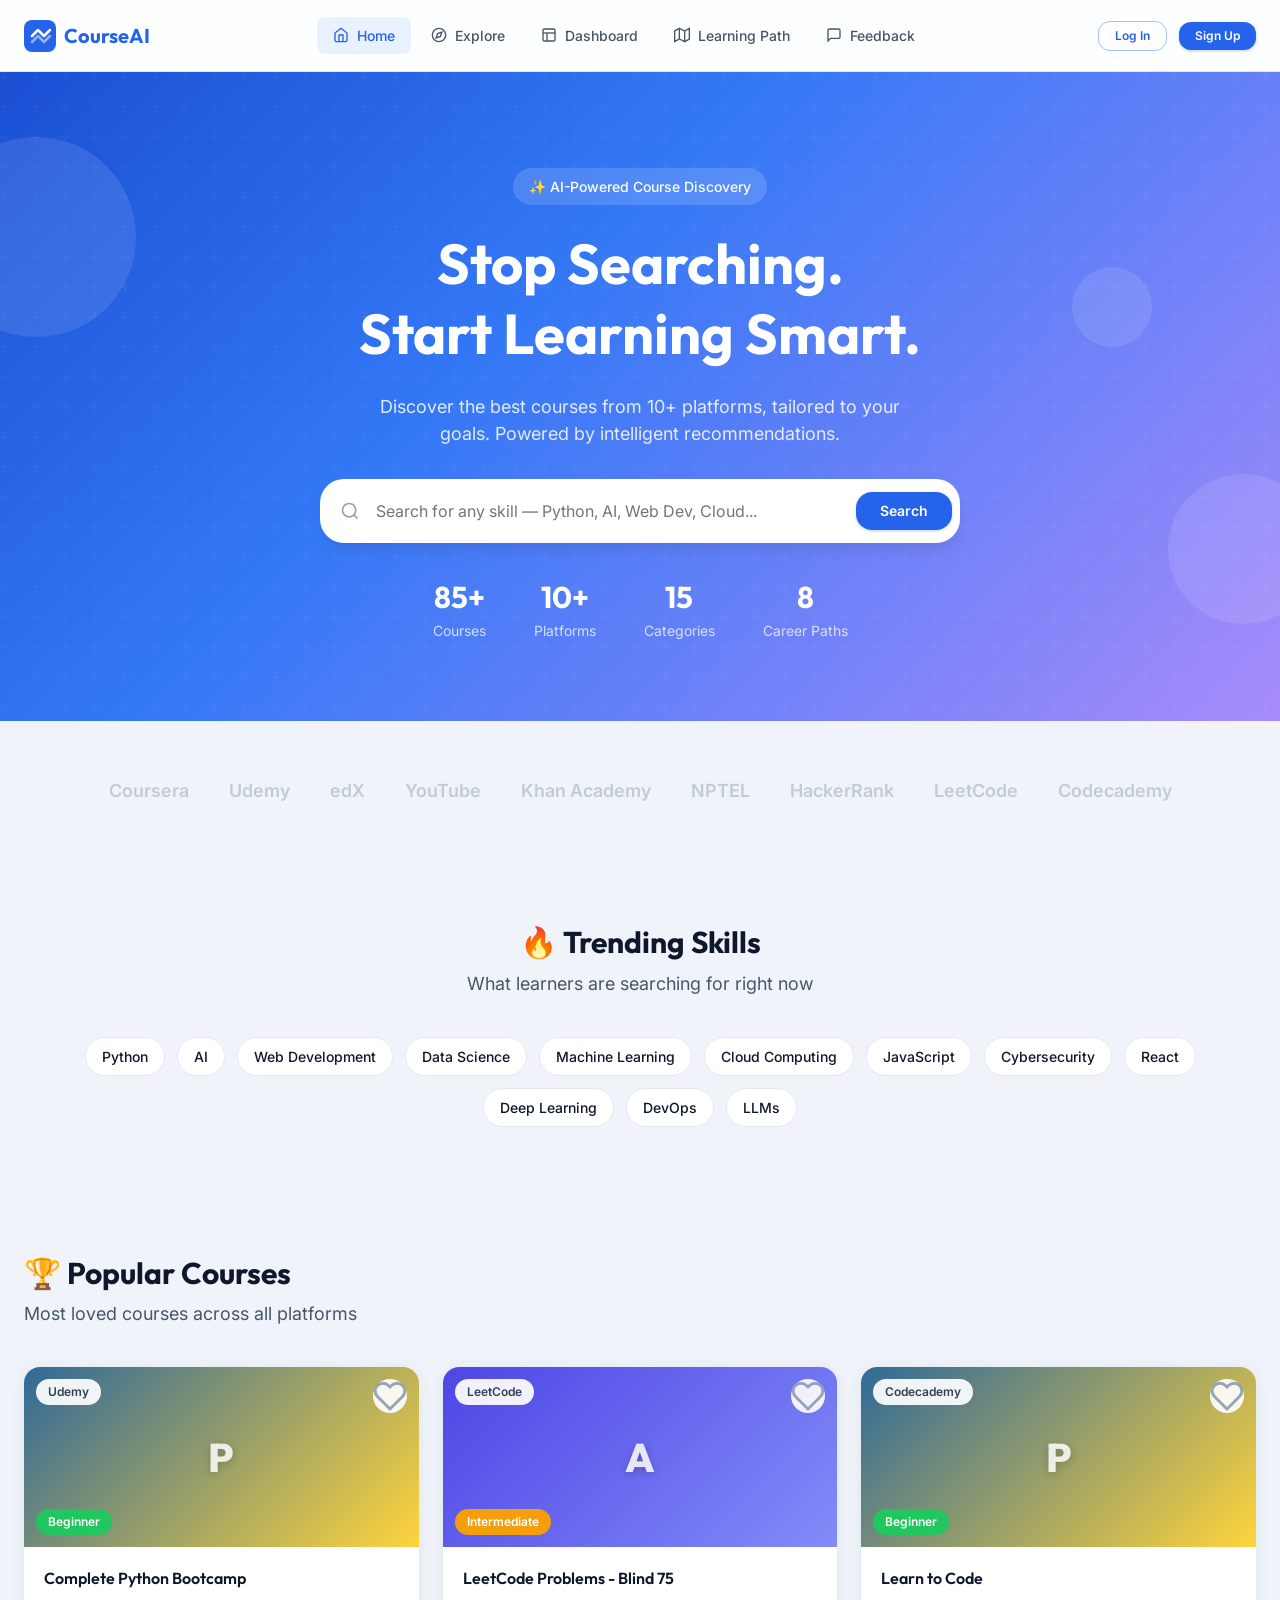
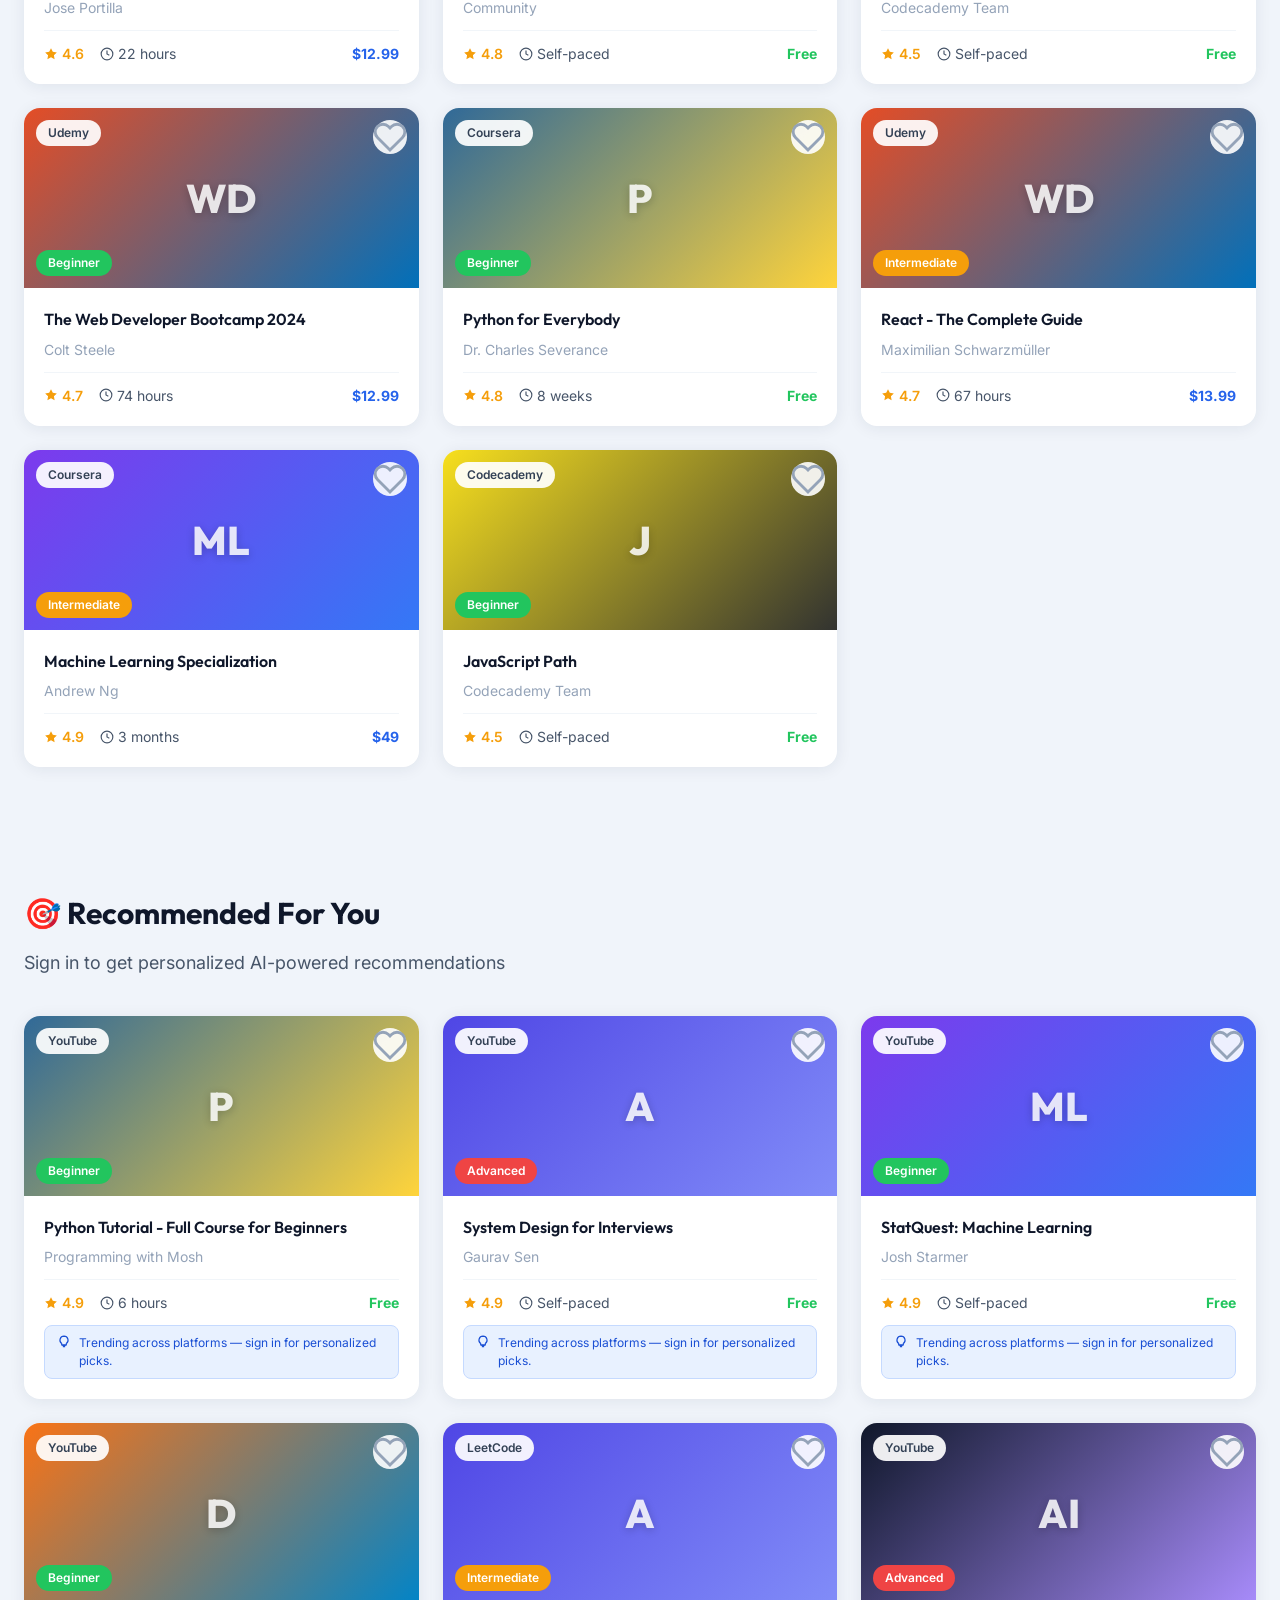
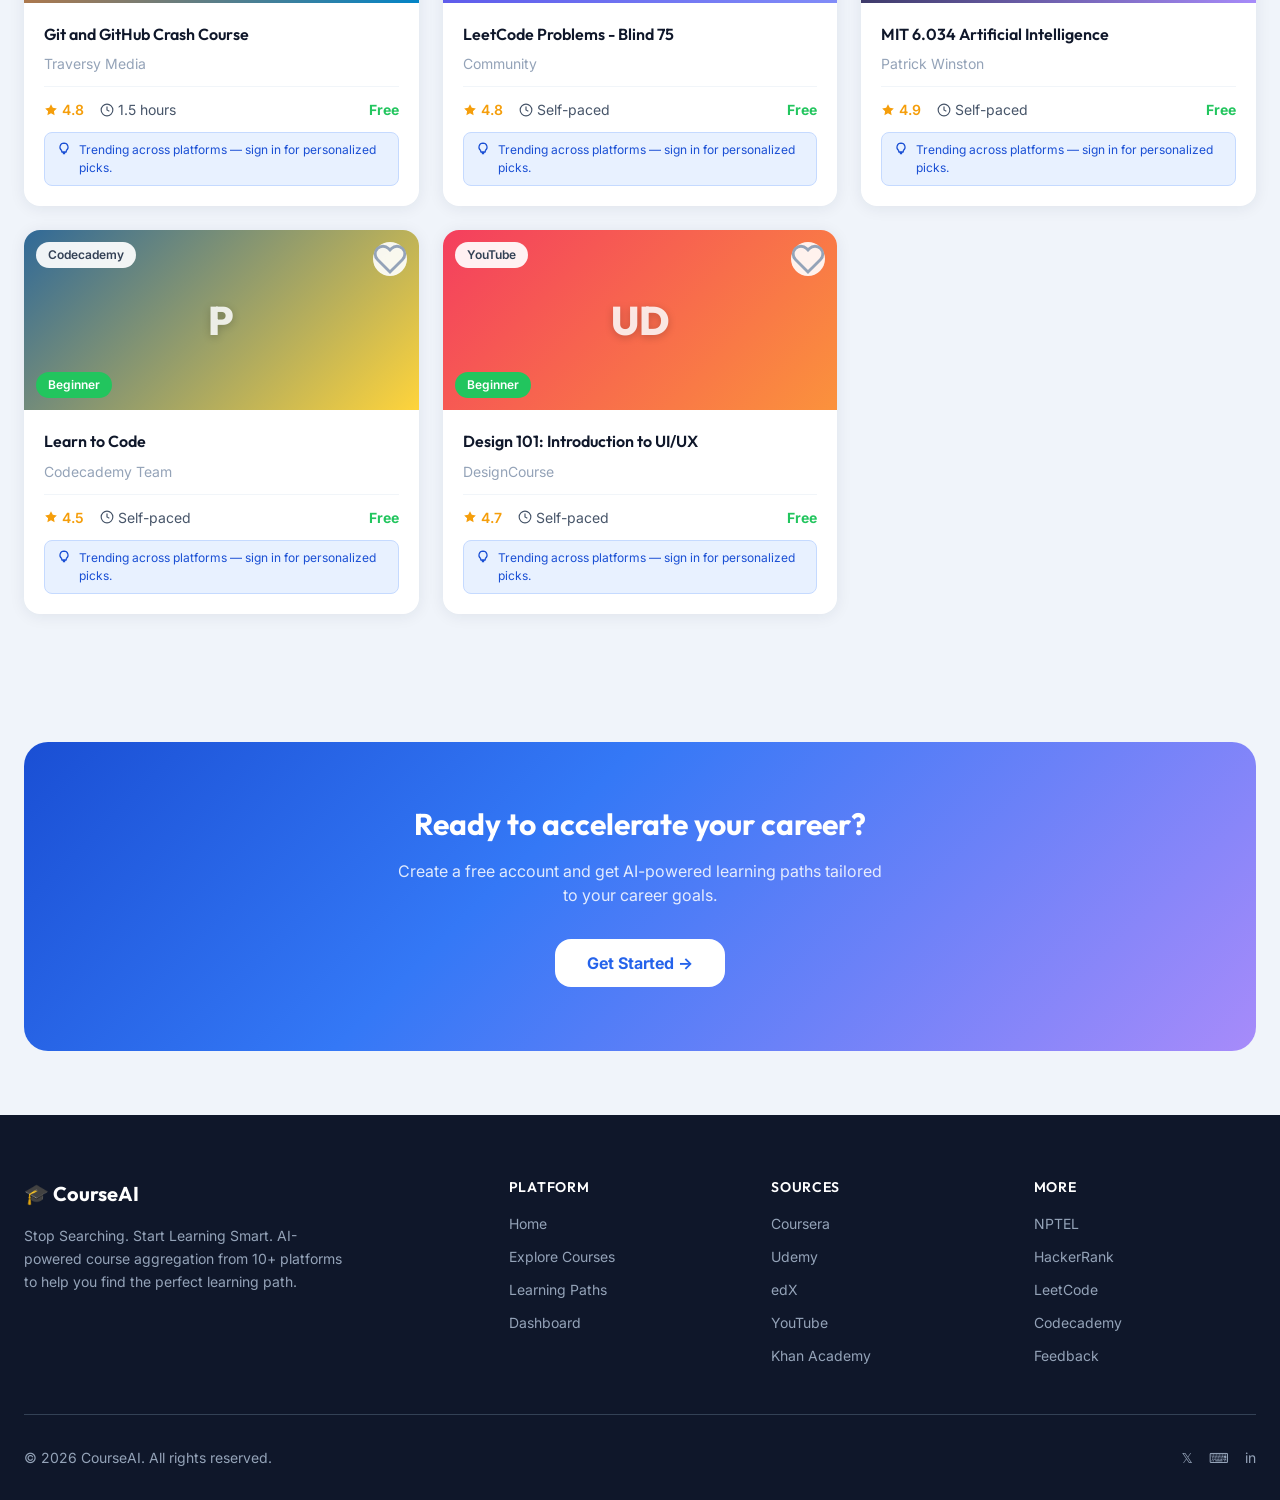
==== index.html @ b33ef44f "intial commit" ====
<!DOCTYPE html>
<html lang="en">
<head>
  <meta charset="UTF-8">
  <meta name="viewport" content="width=device-width, initial-scale=1.0">
  <meta name="description" content="CourseAI — Stop Searching. Start Learning Smart. AI-powered course aggregation from Coursera, Udemy, edX, YouTube, Khan Academy, NPTEL, and more.">
  <title>CourseAI — Smart Online Course Aggregator</title>

  <!-- Stylesheets -->
  <link rel="stylesheet" href="css/variables.css">
  <link rel="stylesheet" href="css/base.css">
  <link rel="stylesheet" href="css/animations.css">
  <link rel="stylesheet" href="css/layout.css">
  <link rel="stylesheet" href="css/components.css">
  <link rel="stylesheet" href="css/pages/home.css">
</head>
<body>
  <div class="page-wrapper">
    <main>
      <!-- Hero Section -->
      <section class="hero" id="hero">
        <div class="hero-shape hero-shape-1"></div>
        <div class="hero-shape hero-shape-2"></div>
        <div class="hero-shape hero-shape-3"></div>
        <div class="hero-content container">
          <div class="hero-badge">✨ AI-Powered Course Discovery</div>
          <h1>Stop Searching.<br>Start Learning Smart.</h1>
          <p>Discover the best courses from 10+ platforms, tailored to your goals. Powered by intelligent recommendations.</p>
          <div class="search-bar" id="heroSearch">
            <svg viewBox="0 0 24 24" fill="none" stroke="currentColor" stroke-width="2" style="width:20px;height:20px;margin-left:12px;color:var(--gray-400);flex-shrink:0">
              <circle cx="11" cy="11" r="8"/><path d="M21 21l-4.35-4.35"/>
            </svg>
            <input type="text" id="heroSearchInput" placeholder="Search for any skill — Python, AI, Web Dev, Cloud..." aria-label="Search courses">
            <button class="btn btn-primary" id="heroSearchBtn">Search</button>
          </div>
          <div class="hero-stats">
            <div>
              <div class="hero-stat-value">85+</div>
              <div class="hero-stat-label">Courses</div>
            </div>
            <div>
              <div class="hero-stat-value">10+</div>
              <div class="hero-stat-label">Platforms</div>
            </div>
            <div>
              <div class="hero-stat-value">15</div>
              <div class="hero-stat-label">Categories</div>
            </div>
            <div>
              <div class="hero-stat-value">8</div>
              <div class="hero-stat-label">Career Paths</div>
            </div>
          </div>
        </div>
      </section>

      <!-- Platform Strip -->
      <section class="section" style="padding: var(--space-6) 0;">
        <div class="container">
          <div class="platform-strip" id="platformStrip">
            <span>Coursera</span>
            <span>Udemy</span>
            <span>edX</span>
            <span>YouTube</span>
            <span>Khan Academy</span>
            <span>NPTEL</span>
            <span>HackerRank</span>
            <span>LeetCode</span>
            <span>Codecademy</span>
          </div>
        </div>
      </section>

      <!-- Trending Skills -->
      <section class="section reveal" id="trendingSection">
        <div class="container text-center">
          <h2 class="section-title">🔥 Trending Skills</h2>
          <p class="section-subtitle">What learners are searching for right now</p>
          <div class="trending-skills stagger" id="trendingSkills"></div>
        </div>
      </section>

      <!-- Popular Courses -->
      <section class="section reveal" id="popularSection">
        <div class="container">
          <h2 class="section-title">🏆 Popular Courses</h2>
          <p class="section-subtitle">Most loved courses across all platforms</p>
          <div class="course-grid stagger" id="popularCourses"></div>
        </div>
      </section>

      <!-- Recommended For You -->
      <section class="section reveal" id="recommendedSection">
        <div class="container">
          <div style="display:flex;align-items:center;justify-content:space-between;margin-bottom:var(--space-2);">
            <h2 class="section-title">🎯 Recommended For You</h2>
          </div>
          <p class="section-subtitle" id="recSubtitle">Sign in to get personalized AI-powered recommendations</p>
          <div class="course-grid stagger" id="recommendedCourses"></div>
        </div>
      </section>

      <!-- CTA Banner -->
      <section class="section reveal">
        <div class="container">
          <div class="cta-banner">
            <h2>Ready to accelerate your career?</h2>
            <p>Create a free account and get AI-powered learning paths tailored to your career goals.</p>
            <a href="pages/auth.html?tab=signup" class="btn btn-lg" id="ctaBtn">Get Started → </a>
          </div>
        </div>
      </section>
    </main>
  </div>

  <script type="module" src="js/pages/home.js"></script>
</body>
</html>
---- css/variables.css ----
/* ===================================
   DESIGN TOKENS — Online Course Aggregator
   Central place for all design variables
   =================================== */

:root {
  /* ---- Primary Palette ---- */
  --primary-50:  #e8f1ff;
  --primary-100: #c5daff;
  --primary-200: #9ec0ff;
  --primary-300: #74a4ff;
  --primary-400: #548fff;
  --primary-500: #3478f6;
  --primary-600: #2563eb;
  --primary-700: #1a4fd4;
  --primary-800: #133baf;
  --primary-900: #0c2a8a;

  /* ---- Accent / Secondary ---- */
  --accent-400: #a78bfa;
  --accent-500: #8b5cf6;
  --accent-600: #7c3aed;

  /* ---- Success / Warning / Error ---- */
  --success-500: #22c55e;
  --warning-500: #f59e0b;
  --error-500:   #ef4444;

  /* ---- Neutrals ---- */
  --gray-50:  #f8fafc;
  --gray-100: #f1f5f9;
  --gray-200: #e2e8f0;
  --gray-300: #cbd5e1;
  --gray-400: #94a3b8;
  --gray-500: #64748b;
  --gray-600: #475569;
  --gray-700: #334155;
  --gray-800: #1e293b;
  --gray-900: #0f172a;

  /* ---- Surfaces ---- */
  --bg-body:    #f0f4fa;
  --bg-card:    #ffffff;
  --bg-nav:     rgba(255,255,255,0.85);
  --bg-footer:  var(--gray-900);
  --bg-hero:    linear-gradient(135deg, #1a4fd4 0%, #3478f6 40%, #a78bfa 100%);

  /* ---- Text ---- */
  --text-primary:   var(--gray-900);
  --text-secondary: var(--gray-600);
  --text-muted:     var(--gray-400);
  --text-on-primary:#ffffff;

  /* ---- Typography ---- */
  --font-sans: 'Inter', 'Segoe UI', system-ui, -apple-system, sans-serif;
  --font-display: 'Outfit', var(--font-sans);

  --text-xs:   0.75rem;   /* 12px */
  --text-sm:   0.875rem;  /* 14px */
  --text-base: 1rem;      /* 16px */
  --text-lg:   1.125rem;  /* 18px */
  --text-xl:   1.25rem;   /* 20px */
  --text-2xl:  1.5rem;    /* 24px */
  --text-3xl:  1.875rem;  /* 30px */
  --text-4xl:  2.25rem;   /* 36px */
  --text-5xl:  3rem;      /* 48px */

  --font-normal:   400;
  --font-medium:   500;
  --font-semibold: 600;
  --font-bold:     700;
  --font-extrabold:800;

  --leading-tight:  1.25;
  --leading-normal: 1.5;
  --leading-relaxed:1.625;

  /* ---- Spacing Scale ---- */
  --space-1:  0.25rem;
  --space-2:  0.5rem;
  --space-3:  0.75rem;
  --space-4:  1rem;
  --space-5:  1.25rem;
  --space-6:  1.5rem;
  --space-8:  2rem;
  --space-10: 2.5rem;
  --space-12: 3rem;
  --space-16: 4rem;
  --space-20: 5rem;
  --space-24: 6rem;

  /* ---- Border Radius ---- */
  --radius-sm:   0.375rem;
  --radius-md:   0.5rem;
  --radius-lg:   0.75rem;
  --radius-xl:   1rem;
  --radius-2xl:  1.5rem;
  --radius-full: 9999px;

  /* ---- Shadows ---- */
  --shadow-sm:  0 1px 2px rgba(0,0,0,0.05);
  --shadow-md:  0 4px 6px -1px rgba(0,0,0,0.07), 0 2px 4px -2px rgba(0,0,0,0.05);
  --shadow-lg:  0 10px 15px -3px rgba(0,0,0,0.08), 0 4px 6px -4px rgba(0,0,0,0.04);
  --shadow-xl:  0 20px 25px -5px rgba(0,0,0,0.1), 0 8px 10px -6px rgba(0,0,0,0.04);
  --shadow-glow:0 0 20px rgba(52,120,246,0.25);
  --shadow-card:0 2px 16px rgba(30,41,59,0.08);

  /* ---- Transitions ---- */
  --ease-out:   cubic-bezier(0.16, 1, 0.3, 1);
  --ease-spring:cubic-bezier(0.34, 1.56, 0.64, 1);
  --duration-fast:   150ms;
  --duration-normal: 250ms;
  --duration-slow:   400ms;

  /* ---- Z-index layers ---- */
  --z-nav:     1000;
  --z-modal:   2000;
  --z-toast:   3000;

  /* ---- Layout ---- */
  --max-width:  1280px;
  --nav-height: 72px;
}
---- css/base.css ----
/* ===================================
   BASE STYLES — Reset, Typography, Global
   =================================== */

@import url('https://fonts.googleapis.com/css2?family=Inter:wght@300;400;500;600;700;800&family=Outfit:wght@400;500;600;700;800&display=swap');

/* ---- Reset ---- */
*, *::before, *::after {
  margin: 0;
  padding: 0;
  box-sizing: border-box;
}

html {
  scroll-behavior: smooth;
  -webkit-text-size-adjust: 100%;
}

body {
  font-family: var(--font-sans);
  font-size: var(--text-base);
  font-weight: var(--font-normal);
  line-height: var(--leading-normal);
  color: var(--text-primary);
  background: var(--bg-body);
  min-height: 100vh;
  -webkit-font-smoothing: antialiased;
  -moz-osx-font-smoothing: grayscale;
  overflow-x: hidden;
}

img, video, svg {
  display: block;
  max-width: 100%;
  height: auto;
}

a {
  color: var(--primary-600);
  text-decoration: none;
  transition: color var(--duration-fast) var(--ease-out);
}
a:hover { color: var(--primary-700); }

ul, ol { list-style: none; }

button, input, select, textarea {
  font: inherit;
  color: inherit;
  border: none;
  outline: none;
  background: none;
}

button {
  cursor: pointer;
  -webkit-tap-highlight-color: transparent;
}

h1, h2, h3, h4, h5, h6 {
  font-family: var(--font-display);
  font-weight: var(--font-bold);
  line-height: var(--leading-tight);
  color: var(--text-primary);
}

h1 { font-size: var(--text-5xl); }
h2 { font-size: var(--text-3xl); }
h3 { font-size: var(--text-2xl); }
h4 { font-size: var(--text-xl);  }
h5 { font-size: var(--text-lg);  }

p { color: var(--text-secondary); }

/* ---- Utility classes ---- */
.container {
  width: 100%;
  max-width: var(--max-width);
  margin: 0 auto;
  padding: 0 var(--space-6);
}

.section {
  padding: var(--space-16) 0;
}

.section-title {
  font-size: var(--text-3xl);
  margin-bottom: var(--space-2);
}

.section-subtitle {
  font-size: var(--text-lg);
  color: var(--text-secondary);
  margin-bottom: var(--space-10);
}

.sr-only {
  position: absolute; width: 1px; height: 1px;
  padding: 0; margin: -1px; overflow: hidden;
  clip: rect(0,0,0,0); white-space: nowrap; border: 0;
}

.text-center { text-align: center; }
.text-left   { text-align: left; }

/* ---- Selection ---- */
::selection {
  background: var(--primary-200);
  color: var(--primary-900);
}

/* ---- Scrollbar ---- */
::-webkit-scrollbar { width: 8px; }
::-webkit-scrollbar-track { background: var(--gray-100); }
::-webkit-scrollbar-thumb {
  background: var(--gray-300);
  border-radius: var(--radius-full);
}
::-webkit-scrollbar-thumb:hover { background: var(--gray-400); }

/* ---- Focus visible ---- */
:focus-visible {
  outline: 2px solid var(--primary-500);
  outline-offset: 2px;
  border-radius: var(--radius-sm);
}

/* ---- Page wrapper to push footer down ---- */
.page-wrapper {
  display: flex;
  flex-direction: column;
  min-height: 100vh;
}
.page-wrapper main {
  flex: 1;
  padding-top: var(--nav-height);
}

/* ---- Responsive ---- */
@media (max-width: 768px) {
  h1 { font-size: var(--text-3xl); }
  h2 { font-size: var(--text-2xl); }
  .container { padding: 0 var(--space-4); }
  .section   { padding: var(--space-10) 0; }
}

@media (max-width: 480px) {
  h1 { font-size: var(--text-2xl); }
}
---- css/animations.css ----
/* ===================================
   ANIMATIONS — Keyframes & Transitions
   =================================== */

/* ---- Fade In ---- */
@keyframes fadeIn {
  from { opacity: 0; }
  to   { opacity: 1; }
}

@keyframes fadeInUp {
  from { opacity: 0; transform: translateY(24px); }
  to   { opacity: 1; transform: translateY(0); }
}

@keyframes fadeInDown {
  from { opacity: 0; transform: translateY(-16px); }
  to   { opacity: 1; transform: translateY(0); }
}

@keyframes fadeInLeft {
  from { opacity: 0; transform: translateX(-24px); }
  to   { opacity: 1; transform: translateX(0); }
}

@keyframes fadeInRight {
  from { opacity: 0; transform: translateX(24px); }
  to   { opacity: 1; transform: translateX(0); }
}

/* ---- Scale ---- */
@keyframes scaleIn {
  from { opacity: 0; transform: scale(0.92); }
  to   { opacity: 1; transform: scale(1); }
}

@keyframes popIn {
  0%   { opacity: 0; transform: scale(0.8); }
  70%  { transform: scale(1.05); }
  100% { opacity: 1; transform: scale(1); }
}

/* ---- Slide ---- */
@keyframes slideInRight {
  from { transform: translateX(100%); }
  to   { transform: translateX(0); }
}

/* ---- Pulse ---- */
@keyframes pulse {
  0%, 100% { opacity: 1; }
  50%      { opacity: 0.6; }
}

@keyframes glow {
  0%, 100% { box-shadow: 0 0 8px rgba(52,120,246,0.3); }
  50%      { box-shadow: 0 0 20px rgba(52,120,246,0.5); }
}

/* ---- Skeleton loading ---- */
@keyframes shimmer {
  0%   { background-position: -200% 0; }
  100% { background-position: 200% 0;  }
}

/* ---- Float ---- */
@keyframes float {
  0%, 100% { transform: translateY(0); }
  50%      { transform: translateY(-10px); }
}

/* ---- Spin ---- */
@keyframes spin {
  to { transform: rotate(360deg); }
}

/* ---- Bounce ---- */
@keyframes bounceIn {
  0%   { opacity: 0; transform: scale(0.3); }
  50%  { opacity: 1; transform: scale(1.05); }
  70%  { transform: scale(0.9); }
  100% { transform: scale(1); }
}

/* ---- Counter ---- */
@keyframes countUp {
  from { opacity: 0; transform: translateY(10px); }
  to   { opacity: 1; transform: translateY(0); }
}

/* ---- Utility classes ---- */
.animate-fade-in      { animation: fadeIn      var(--duration-normal) var(--ease-out) both; }
.animate-fade-in-up   { animation: fadeInUp    var(--duration-slow)   var(--ease-out) both; }
.animate-fade-in-down { animation: fadeInDown  var(--duration-slow)   var(--ease-out) both; }
.animate-scale-in     { animation: scaleIn     var(--duration-normal) var(--ease-out) both; }
.animate-pop-in       { animation: popIn       var(--duration-slow)   var(--ease-spring) both; }
.animate-float        { animation: float       3s ease-in-out infinite; }
.animate-pulse        { animation: pulse       2s ease-in-out infinite; }
.animate-spin         { animation: spin        1s linear infinite; }

/* Stagger children */
.stagger > *:nth-child(1)  { animation-delay: 0ms; }
.stagger > *:nth-child(2)  { animation-delay: 60ms; }
.stagger > *:nth-child(3)  { animation-delay: 120ms; }
.stagger > *:nth-child(4)  { animation-delay: 180ms; }
.stagger > *:nth-child(5)  { animation-delay: 240ms; }
.stagger > *:nth-child(6)  { animation-delay: 300ms; }
.stagger > *:nth-child(7)  { animation-delay: 360ms; }
.stagger > *:nth-child(8)  { animation-delay: 420ms; }
.stagger > *:nth-child(9)  { animation-delay: 480ms; }
.stagger > *:nth-child(10) { animation-delay: 540ms; }
.stagger > *:nth-child(11) { animation-delay: 600ms; }
.stagger > *:nth-child(12) { animation-delay: 660ms; }

/* ---- Intersection observer reveal ---- */
.reveal {
  opacity: 0;
  transform: translateY(30px);
  transition: opacity var(--duration-slow) var(--ease-out),
              transform var(--duration-slow) var(--ease-out);
}
.reveal.visible {
  opacity: 1;
  transform: translateY(0);
}
---- css/layout.css ----
/* ===================================
   LAYOUT — Nav, Footer, Grid, Page
   =================================== */

/* ---- Navbar ---- */
.navbar {
  position: fixed;
  top: 0; left: 0; right: 0;
  height: var(--nav-height);
  background: var(--bg-nav);
  backdrop-filter: blur(16px);
  -webkit-backdrop-filter: blur(16px);
  border-bottom: 1px solid var(--gray-200);
  z-index: var(--z-nav);
  transition: box-shadow var(--duration-normal) var(--ease-out);
}
.navbar.scrolled {
  box-shadow: var(--shadow-md);
}
.navbar .container {
  display: flex;
  align-items: center;
  justify-content: space-between;
  height: 100%;
}
.nav-logo {
  display: flex;
  align-items: center;
  gap: var(--space-2);
  font-family: var(--font-display);
  font-size: var(--text-xl);
  font-weight: var(--font-bold);
  color: var(--primary-600);
  text-decoration: none;
}
.nav-logo svg {
  width: 32px; height: 32px;
}
.nav-links {
  display: flex;
  align-items: center;
  gap: var(--space-1);
}
.nav-link {
  padding: var(--space-2) var(--space-4);
  border-radius: var(--radius-md);
  font-size: var(--text-sm);
  font-weight: var(--font-medium);
  color: var(--text-secondary);
  text-decoration: none;
  transition: all var(--duration-fast) var(--ease-out);
}
.nav-link:hover {
  color: var(--primary-600);
  background: var(--primary-50);
}
.nav-link.active {
  color: var(--primary-600);
  background: var(--primary-50);
}
.nav-auth {
  display: flex;
  align-items: center;
  gap: var(--space-3);
}
.nav-user {
  display: flex;
  align-items: center;
  gap: var(--space-2);
  cursor: pointer;
  padding: var(--space-2) var(--space-3);
  border-radius: var(--radius-full);
  transition: background var(--duration-fast);
}
.nav-user:hover { background: var(--gray-100); }

.nav-avatar {
  width: 36px; height: 36px;
  border-radius: var(--radius-full);
  background: var(--primary-100);
  color: var(--primary-700);
  display: flex;
  align-items: center;
  justify-content: center;
  font-weight: var(--font-semibold);
  font-size: var(--text-sm);
}
.nav-username {
  font-weight: var(--font-medium);
  font-size: var(--text-sm);
}

/* Mobile menu toggle */
.nav-toggle {
  display: none;
  flex-direction: column;
  gap: 5px;
  padding: var(--space-2);
  cursor: pointer;
}
.nav-toggle span {
  display: block;
  width: 22px;
  height: 2px;
  background: var(--gray-700);
  border-radius: 2px;
  transition: all var(--duration-normal) var(--ease-out);
}

/* ---- Footer ---- */
.footer {
  background: var(--bg-footer);
  color: var(--gray-400);
  padding: var(--space-16) 0 var(--space-8);
}
.footer-grid {
  display: grid;
  grid-template-columns: 2fr 1fr 1fr 1fr;
  gap: var(--space-10);
  margin-bottom: var(--space-12);
}
.footer-brand {
  font-family: var(--font-display);
  font-size: var(--text-xl);
  font-weight: var(--font-bold);
  color: #fff;
  margin-bottom: var(--space-4);
}
.footer-desc {
  color: var(--gray-400);
  font-size: var(--text-sm);
  line-height: var(--leading-relaxed);
  max-width: 320px;
}
.footer-heading {
  color: #fff;
  font-size: var(--text-sm);
  font-weight: var(--font-semibold);
  text-transform: uppercase;
  letter-spacing: 0.05em;
  margin-bottom: var(--space-4);
}
.footer-links {
  display: flex;
  flex-direction: column;
  gap: var(--space-3);
}
.footer-links a {
  color: var(--gray-400);
  font-size: var(--text-sm);
  transition: color var(--duration-fast);
}
.footer-links a:hover { color: #fff; }

.footer-bottom {
  border-top: 1px solid var(--gray-700);
  padding-top: var(--space-8);
  display: flex;
  justify-content: space-between;
  align-items: center;
  font-size: var(--text-sm);
}
.footer-socials {
  display: flex;
  gap: var(--space-4);
}
.footer-socials a {
  color: var(--gray-400);
  transition: color var(--duration-fast);
}
.footer-socials a:hover { color: #fff; }

/* ---- Grid helpers ---- */
.grid {
  display: grid;
  gap: var(--space-6);
}
.grid-2 { grid-template-columns: repeat(2, 1fr); }
.grid-3 { grid-template-columns: repeat(3, 1fr); }
.grid-4 { grid-template-columns: repeat(4, 1fr); }

.course-grid {
  display: grid;
  grid-template-columns: repeat(auto-fill, minmax(300px, 1fr));
  gap: var(--space-6);
}

/* ---- Responsive ---- */
@media (max-width: 1024px) {
  .footer-grid { grid-template-columns: 1fr 1fr; }
  .grid-4 { grid-template-columns: repeat(2, 1fr); }
}

@media (max-width: 768px) {
  .nav-links, .nav-auth { display: none; }
  .nav-toggle { display: flex; }

  /* Mobile menu */
  .nav-links.open {
    display: flex;
    flex-direction: column;
    position: absolute;
    top: var(--nav-height);
    left: 0; right: 0;
    background: #fff;
    padding: var(--space-4) var(--space-6);
    border-bottom: 1px solid var(--gray-200);
    box-shadow: var(--shadow-lg);
    animation: fadeInDown var(--duration-normal) var(--ease-out);
  }
  .nav-auth.open {
    display: flex;
    flex-direction: column;
    position: absolute;
    top: calc(var(--nav-height) + 200px);
    left: 0; right: 0;
    background: #fff;
    padding: var(--space-4) var(--space-6);
    border-bottom: 1px solid var(--gray-200);
  }
  .mobile-menu-open .nav-links,
  .mobile-menu-open .nav-auth {
    display: flex;
    flex-direction: column;
  }
  .mobile-menu-open .nav-links {
    position: absolute;
    top: var(--nav-height);
    left: 0; right: 0;
    background: #fff;
    padding: var(--space-4) var(--space-6);
    border-bottom: 1px solid var(--gray-200);
    box-shadow: var(--shadow-lg);
    animation: fadeInDown var(--duration-normal) var(--ease-out);
    z-index: 10;
  }
  .mobile-menu-open .nav-auth {
    position: absolute;
    top: calc(var(--nav-height) + 44px * var(--nav-link-count, 5) + 32px);
    left: 0; right: 0;
    background: #fff;
    padding: 0 var(--space-6) var(--space-4);
    box-shadow: var(--shadow-lg);
    z-index: 10;
  }

  .footer-grid { grid-template-columns: 1fr; gap: var(--space-8); }
  .footer-bottom { flex-direction: column; gap: var(--space-4); text-align: center; }
  .grid-2, .grid-3, .grid-4 { grid-template-columns: 1fr; }
  .course-grid { grid-template-columns: 1fr; }
}
---- css/components.css ----
/* ===================================
   COMPONENTS — Buttons, Cards, Forms, Badges, etc.
   =================================== */

/* =================== BUTTONS =================== */
.btn {
  display: inline-flex;
  align-items: center;
  justify-content: center;
  gap: var(--space-2);
  padding: var(--space-3) var(--space-6);
  border-radius: var(--radius-lg);
  font-size: var(--text-sm);
  font-weight: var(--font-semibold);
  line-height: 1;
  white-space: nowrap;
  transition: all var(--duration-fast) var(--ease-out);
  text-decoration: none;
  cursor: pointer;
}
.btn:active { transform: scale(0.97); }

.btn-primary {
  background: var(--primary-600);
  color: #fff;
  box-shadow: 0 1px 3px rgba(37,99,235,0.3);
}
.btn-primary:hover {
  background: var(--primary-700);
  box-shadow: 0 4px 12px rgba(37,99,235,0.35);
  color: #fff;
  transform: translateY(-1px);
}

.btn-secondary {
  background: #fff;
  color: var(--primary-600);
  border: 1.5px solid var(--primary-200);
}
.btn-secondary:hover {
  background: var(--primary-50);
  border-color: var(--primary-400);
}

.btn-ghost {
  color: var(--text-secondary);
}
.btn-ghost:hover {
  background: var(--gray-100);
  color: var(--text-primary);
}

.btn-lg {
  padding: var(--space-4) var(--space-8);
  font-size: var(--text-base);
  border-radius: var(--radius-xl);
}

.btn-sm {
  padding: var(--space-2) var(--space-4);
  font-size: var(--text-xs);
}

.btn-icon {
  width: 40px; height: 40px;
  padding: 0;
  border-radius: var(--radius-md);
}

/* =================== COURSE CARD =================== */
.course-card {
  background: var(--bg-card);
  border-radius: var(--radius-xl);
  overflow: hidden;
  box-shadow: var(--shadow-card);
  transition: all var(--duration-normal) var(--ease-out);
  display: flex;
  flex-direction: column;
  position: relative;
}
.course-card:hover {
  transform: translateY(-6px);
  box-shadow: var(--shadow-xl);
}

.card-image {
  position: relative;
  height: 180px;
  overflow: hidden;
}
.card-image img {
  width: 100%; height: 100%;
  object-fit: cover;
  transition: transform var(--duration-slow) var(--ease-out);
}
.course-card:hover .card-image img {
  transform: scale(1.06);
}

.card-platform {
  position: absolute;
  top: var(--space-3);
  left: var(--space-3);
  padding: var(--space-1) var(--space-3);
  border-radius: var(--radius-full);
  font-size: var(--text-xs);
  font-weight: var(--font-semibold);
  background: rgba(255,255,255,0.92);
  backdrop-filter: blur(8px);
  color: var(--gray-700);
}
.card-save {
  position: absolute;
  top: var(--space-3);
  right: var(--space-3);
  width: 34px; height: 34px;
  border-radius: var(--radius-full);
  background: rgba(255,255,255,0.9);
  backdrop-filter: blur(8px);
  display: flex;
  align-items: center;
  justify-content: center;
  cursor: pointer;
  transition: all var(--duration-fast);
  border: none;
  color: var(--gray-400);
}
.card-save:hover { color: var(--error-500); transform: scale(1.1); }
.card-save.saved { color: var(--error-500); }

.card-difficulty {
  position: absolute;
  bottom: var(--space-3);
  left: var(--space-3);
  padding: var(--space-1) var(--space-3);
  border-radius: var(--radius-full);
  font-size: var(--text-xs);
  font-weight: var(--font-semibold);
  color: #fff;
}
.card-difficulty.beginner    { background: var(--success-500); }
.card-difficulty.intermediate{ background: var(--warning-500); }
.card-difficulty.advanced    { background: var(--error-500); }

.card-body {
  padding: var(--space-5);
  flex: 1;
  display: flex;
  flex-direction: column;
}
.card-title {
  font-size: var(--text-base);
  font-weight: var(--font-semibold);
  margin-bottom: var(--space-2);
  display: -webkit-box;
  -webkit-line-clamp: 2;
  -webkit-box-orient: vertical;
  overflow: hidden;
  line-height: 1.4;
}
.card-instructor {
  font-size: var(--text-sm);
  color: var(--text-muted);
  margin-bottom: var(--space-3);
}
.card-meta {
  display: flex;
  align-items: center;
  gap: var(--space-4);
  font-size: var(--text-sm);
  color: var(--text-secondary);
  margin-top: auto;
  padding-top: var(--space-3);
  border-top: 1px solid var(--gray-100);
}
.card-meta span {
  display: flex;
  align-items: center;
  gap: var(--space-1);
}
.card-rating {
  color: var(--warning-500);
  font-weight: var(--font-semibold);
}
.card-price {
  margin-left: auto;
  font-weight: var(--font-bold);
  color: var(--primary-600);
}
.card-price.free {
  color: var(--success-500);
}

/* ---- Recommendation reason ---- */
.card-reason {
  background: var(--primary-50);
  border: 1px solid var(--primary-100);
  border-radius: var(--radius-md);
  padding: var(--space-2) var(--space-3);
  font-size: var(--text-xs);
  color: var(--primary-700);
  margin-top: var(--space-3);
  display: flex;
  align-items: flex-start;
  gap: var(--space-2);
}
.card-reason svg {
  flex-shrink: 0;
  width: 14px; height: 14px;
  margin-top: 1px;
}

/* =================== FORMS =================== */
.form-group {
  margin-bottom: var(--space-5);
}
.form-label {
  display: block;
  font-size: var(--text-sm);
  font-weight: var(--font-medium);
  color: var(--text-primary);
  margin-bottom: var(--space-2);
}
.form-input {
  width: 100%;
  padding: var(--space-3) var(--space-4);
  border: 1.5px solid var(--gray-200);
  border-radius: var(--radius-lg);
  font-size: var(--text-base);
  background: #fff;
  transition: all var(--duration-fast) var(--ease-out);
}
.form-input:focus {
  border-color: var(--primary-500);
  box-shadow: 0 0 0 3px var(--primary-100);
}
.form-input::placeholder {
  color: var(--gray-400);
}

.form-select {
  width: 100%;
  padding: var(--space-3) var(--space-4);
  border: 1.5px solid var(--gray-200);
  border-radius: var(--radius-lg);
  font-size: var(--text-base);
  background: #fff url("data:image/svg+xml,%3Csvg xmlns='http://www.w3.org/2000/svg' width='12' height='12' fill='%2394a3b8' viewBox='0 0 16 16'%3E%3Cpath d='M8 11L3 6h10z'/%3E%3C/svg%3E") no-repeat right 12px center;
  appearance: none;
  cursor: pointer;
  transition: all var(--duration-fast) var(--ease-out);
}
.form-select:focus {
  border-color: var(--primary-500);
  box-shadow: 0 0 0 3px var(--primary-100);
}

/* =================== SEARCH BAR =================== */
.search-bar {
  display: flex;
  align-items: center;
  background: #fff;
  border-radius: var(--radius-2xl);
  box-shadow: var(--shadow-lg);
  padding: var(--space-2);
  max-width: 640px;
  width: 100%;
  transition: box-shadow var(--duration-normal);
}
.search-bar:focus-within {
  box-shadow: var(--shadow-xl), 0 0 0 3px var(--primary-100);
}
.search-bar input {
  flex: 1;
  padding: var(--space-3) var(--space-4);
  font-size: var(--text-base);
  border: none;
  background: transparent;
}
.search-bar .btn {
  border-radius: var(--radius-xl);
}

/* =================== BADGES & TAGS =================== */
.badge {
  display: inline-flex;
  align-items: center;
  padding: var(--space-1) var(--space-3);
  border-radius: var(--radius-full);
  font-size: var(--text-xs);
  font-weight: var(--font-semibold);
  white-space: nowrap;
}
.badge-primary { background: var(--primary-100); color: var(--primary-700); }
.badge-success { background: #dcfce7; color: #166534; }
.badge-warning { background: #fef3c7; color: #92400e; }
.badge-error   { background: #fee2e2; color: #991b1b; }

.skill-tag {
  display: inline-flex;
  align-items: center;
  gap: var(--space-2);
  padding: var(--space-2) var(--space-4);
  border-radius: var(--radius-full);
  font-size: var(--text-sm);
  font-weight: var(--font-medium);
  background: #fff;
  border: 1.5px solid var(--gray-200);
  cursor: pointer;
  transition: all var(--duration-fast) var(--ease-out);
}
.skill-tag:hover {
  border-color: var(--primary-400);
  background: var(--primary-50);
  color: var(--primary-600);
}
.skill-tag.active {
  background: var(--primary-600);
  color: #fff;
  border-color: var(--primary-600);
}

/* =================== TABS =================== */
.tabs {
  display: flex;
  gap: var(--space-1);
  background: var(--gray-100);
  border-radius: var(--radius-lg);
  padding: var(--space-1);
}
.tab {
  padding: var(--space-2) var(--space-5);
  border-radius: var(--radius-md);
  font-size: var(--text-sm);
  font-weight: var(--font-medium);
  color: var(--text-secondary);
  cursor: pointer;
  transition: all var(--duration-fast);
  border: none;
  background: none;
}
.tab:hover { color: var(--text-primary); }
.tab.active {
  background: #fff;
  color: var(--primary-600);
  box-shadow: var(--shadow-sm);
}

/* =================== STATS CARD =================== */
.stat-card {
  background: #fff;
  border-radius: var(--radius-xl);
  padding: var(--space-6);
  box-shadow: var(--shadow-card);
  text-align: center;
}
.stat-value {
  font-family: var(--font-display);
  font-size: var(--text-3xl);
  font-weight: var(--font-bold);
  color: var(--primary-600);
  margin-bottom: var(--space-1);
}
.stat-label {
  font-size: var(--text-sm);
  color: var(--text-secondary);
}

/* =================== STARS =================== */
.stars {
  display: inline-flex;
  gap: 2px;
}
.stars svg {
  width: 16px; height: 16px;
}
.star-filled { color: var(--warning-500); }
.star-empty  { color: var(--gray-300); }

/* =================== PROGRESS BAR =================== */
.progress-bar {
  height: 8px;
  background: var(--gray-200);
  border-radius: var(--radius-full);
  overflow: hidden;
}
.progress-fill {
  height: 100%;
  background: linear-gradient(90deg, var(--primary-500), var(--accent-500));
  border-radius: var(--radius-full);
  transition: width var(--duration-slow) var(--ease-out);
}

/* =================== TOAST =================== */
.toast-container {
  position: fixed;
  top: calc(var(--nav-height) + var(--space-4));
  right: var(--space-4);
  z-index: var(--z-toast);
  display: flex;
  flex-direction: column;
  gap: var(--space-3);
}
.toast {
  background: var(--gray-900);
  color: #fff;
  padding: var(--space-3) var(--space-5);
  border-radius: var(--radius-lg);
  font-size: var(--text-sm);
  box-shadow: var(--shadow-xl);
  animation: fadeInRight var(--duration-normal) var(--ease-out);
  display: flex;
  align-items: center;
  gap: var(--space-3);
}
.toast-success { border-left: 3px solid var(--success-500); }
.toast-error   { border-left: 3px solid var(--error-500); }
.toast-info    { border-left: 3px solid var(--primary-500); }

/* =================== EMPTY STATE =================== */
.empty-state {
  text-align: center;
  padding: var(--space-16) var(--space-6);
}
.empty-state svg {
  width: 80px; height: 80px;
  color: var(--gray-300);
  margin: 0 auto var(--space-6);
}
.empty-state h3 {
  margin-bottom: var(--space-2);
}
.empty-state p {
  max-width: 400px;
  margin: 0 auto var(--space-6);
}

/* =================== MODAL =================== */
.modal-overlay {
  position: fixed;
  inset: 0;
  background: rgba(15,23,42,0.5);
  backdrop-filter: blur(4px);
  z-index: var(--z-modal);
  display: flex;
  align-items: center;
  justify-content: center;
  padding: var(--space-6);
  animation: fadeIn var(--duration-fast) var(--ease-out);
}
.modal {
  background: #fff;
  border-radius: var(--radius-2xl);
  box-shadow: var(--shadow-xl);
  max-width: 480px;
  width: 100%;
  padding: var(--space-8);
  animation: scaleIn var(--duration-normal) var(--ease-spring);
}
.modal-header {
  display: flex;
  align-items: center;
  justify-content: space-between;
  margin-bottom: var(--space-6);
}
---- css/pages/home.css ----
/* ===================================
   PAGE-SPECIFIC STYLES — Home
   =================================== */

/* ---- Hero ---- */
.hero {
  background: var(--bg-hero);
  padding: var(--space-24) 0 var(--space-20);
  text-align: center;
  position: relative;
  overflow: hidden;
}
.hero::before {
  content: '';
  position: absolute;
  inset: 0;
  background: url("data:image/svg+xml,%3Csvg width='60' height='60' viewBox='0 0 60 60' xmlns='http://www.w3.org/2000/svg'%3E%3Cg fill='none' fill-rule='evenodd'%3E%3Cg fill='%23ffffff' fill-opacity='0.06'%3E%3Cpath d='M36 34v-4h-2v4h-4v2h4v4h2v-4h4v-2h-4zm0-30V0h-2v4h-4v2h4v4h2V6h4V4h-4zM6 34v-4H4v4H0v2h4v4h2v-4h4v-2H6zM6 4V0H4v4H0v2h4v4h2V6h4V4H6z'/%3E%3C/g%3E%3C/g%3E%3C/svg%3E");
  opacity: 0.5;
}
.hero-content {
  position: relative;
  z-index: 1;
}
.hero-badge {
  display: inline-flex;
  align-items: center;
  gap: var(--space-2);
  padding: var(--space-2) var(--space-4);
  border-radius: var(--radius-full);
  background: rgba(255,255,255,0.15);
  backdrop-filter: blur(8px);
  color: #fff;
  font-size: var(--text-sm);
  font-weight: var(--font-medium);
  margin-bottom: var(--space-6);
  animation: fadeInDown var(--duration-slow) var(--ease-out);
}
.hero h1 {
  color: #fff;
  font-size: 3.5rem;
  max-width: 800px;
  margin: 0 auto var(--space-6);
  animation: fadeInUp var(--duration-slow) var(--ease-out);
}
.hero p {
  color: rgba(255,255,255,0.85);
  font-size: var(--text-lg);
  max-width: 560px;
  margin: 0 auto var(--space-8);
  animation: fadeInUp var(--duration-slow) 100ms var(--ease-out) both;
}
.hero .search-bar {
  margin: 0 auto var(--space-8);
  animation: fadeInUp var(--duration-slow) 200ms var(--ease-out) both;
}
.hero-stats {
  display: flex;
  justify-content: center;
  gap: var(--space-12);
  color: #fff;
  animation: fadeInUp var(--duration-slow) 300ms var(--ease-out) both;
}
.hero-stat-value {
  font-family: var(--font-display);
  font-size: var(--text-3xl);
  font-weight: var(--font-bold);
}
.hero-stat-label {
  font-size: var(--text-sm);
  opacity: 0.75;
}

/* Floating shapes */
.hero-shape {
  position: absolute;
  border-radius: var(--radius-full);
  opacity: 0.1;
  animation: float 6s ease-in-out infinite;
}
.hero-shape-1 {
  width: 200px; height: 200px;
  background: #fff;
  top: 10%; left: -5%;
  animation-delay: 0s;
}
.hero-shape-2 {
  width: 150px; height: 150px;
  background: #fff;
  bottom: 15%; right: -3%;
  animation-delay: 2s;
}
.hero-shape-3 {
  width: 80px; height: 80px;
  background: #fff;
  top: 30%; right: 10%;
  animation-delay: 4s;
}

/* ---- Trending Skills ---- */
.trending-skills {
  display: flex;
  flex-wrap: wrap;
  justify-content: center;
  gap: var(--space-3);
}

/* ---- Platform Logos ---- */
.platform-strip {
  display: flex;
  justify-content: center;
  align-items: center;
  gap: var(--space-10);
  padding: var(--space-8) 0;
  opacity: 0.5;
}
.platform-strip span {
  font-size: var(--text-lg);
  font-weight: var(--font-semibold);
  color: var(--gray-400);
}

/* ---- CTA Banner ---- */
.cta-banner {
  background: var(--bg-hero);
  border-radius: var(--radius-2xl);
  padding: var(--space-16) var(--space-10);
  text-align: center;
  position: relative;
  overflow: hidden;
}
.cta-banner h2 { color: #fff; margin-bottom: var(--space-4); }
.cta-banner p  { color: rgba(255,255,255,0.85); margin-bottom: var(--space-8); max-width: 500px; margin-left: auto; margin-right: auto; }
.cta-banner .btn {
  background: #fff;
  color: var(--primary-600);
  font-weight: var(--font-bold);
}
.cta-banner .btn:hover {
  background: var(--primary-50);
  transform: translateY(-2px);
}

@media (max-width: 768px) {
  .hero { padding: var(--space-16) 0 var(--space-12); }
  .hero h1 { font-size: var(--text-3xl); }
  .hero-stats { gap: var(--space-6); }
  .hero-stat-value { font-size: var(--text-2xl); }
}

@media (max-width: 480px) {
  .hero h1 { font-size: var(--text-2xl); }
  .hero-stats { flex-direction: column; gap: var(--space-4); }
}
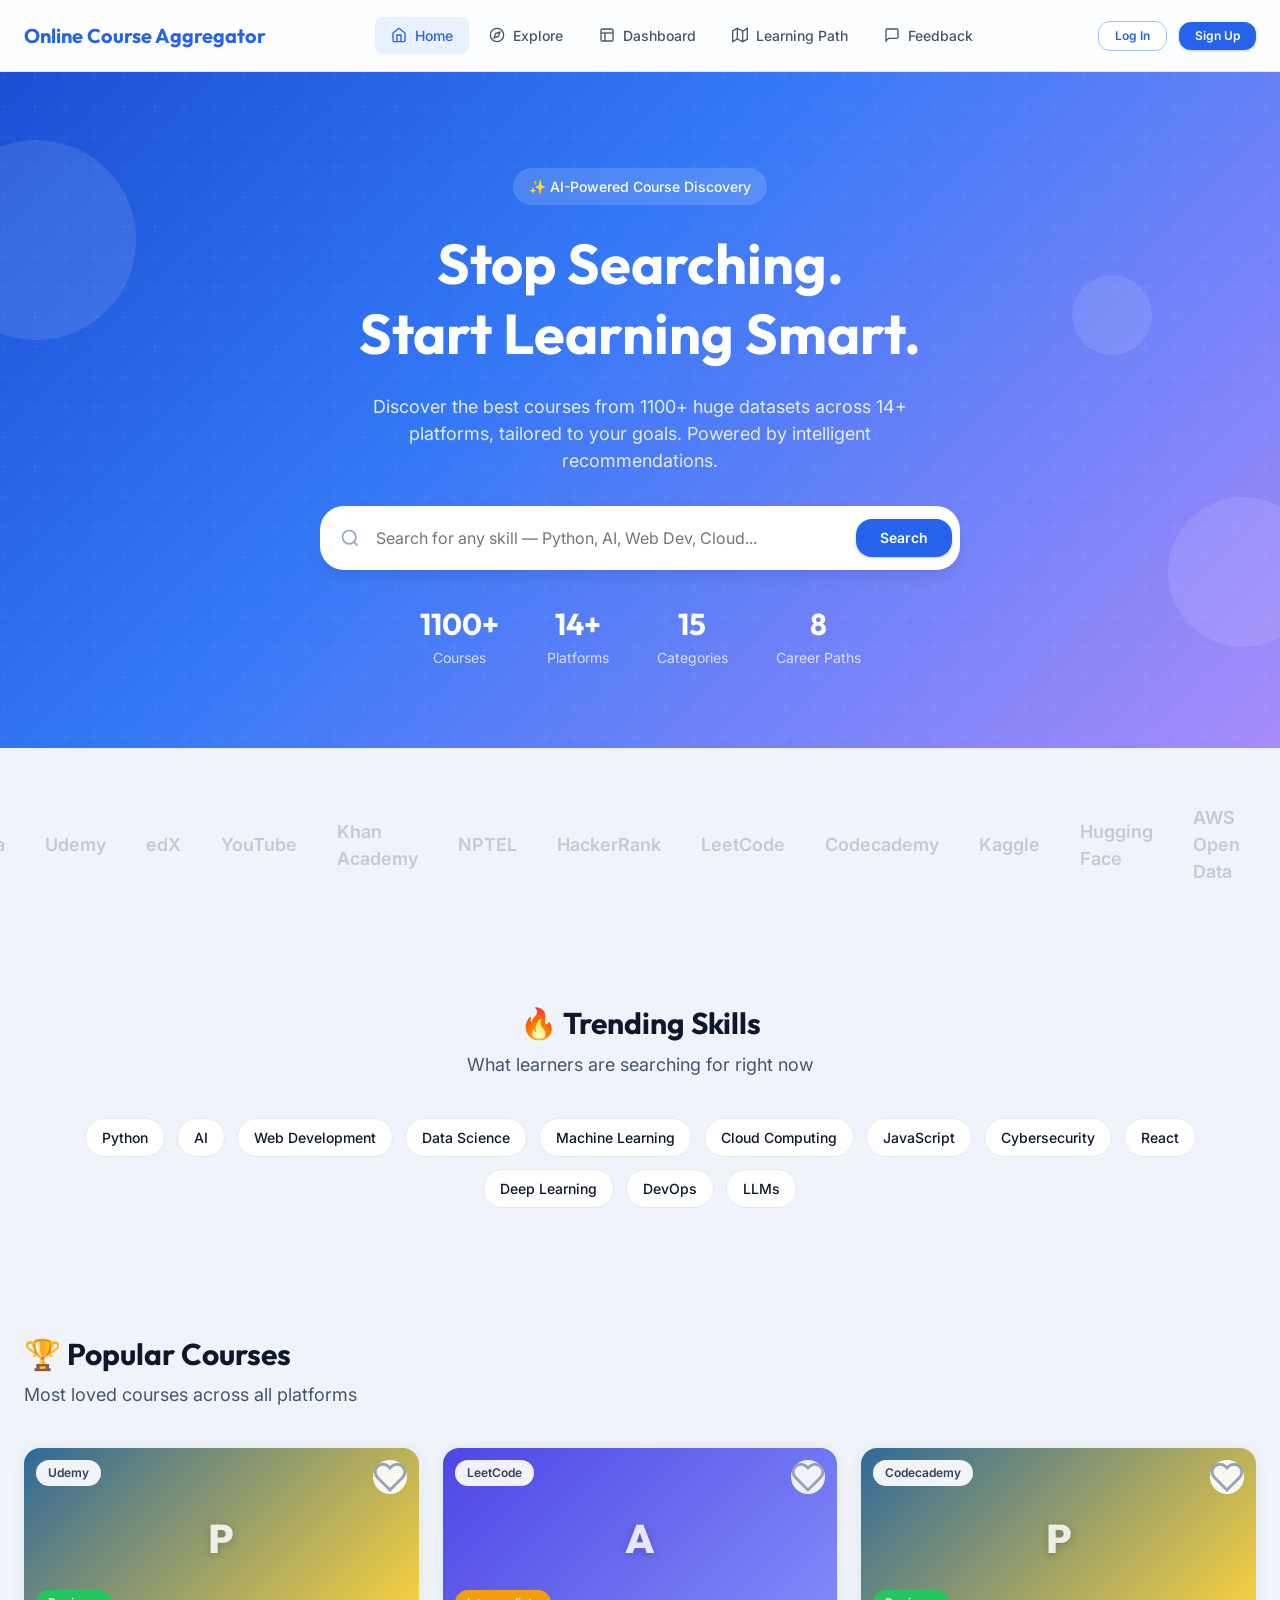
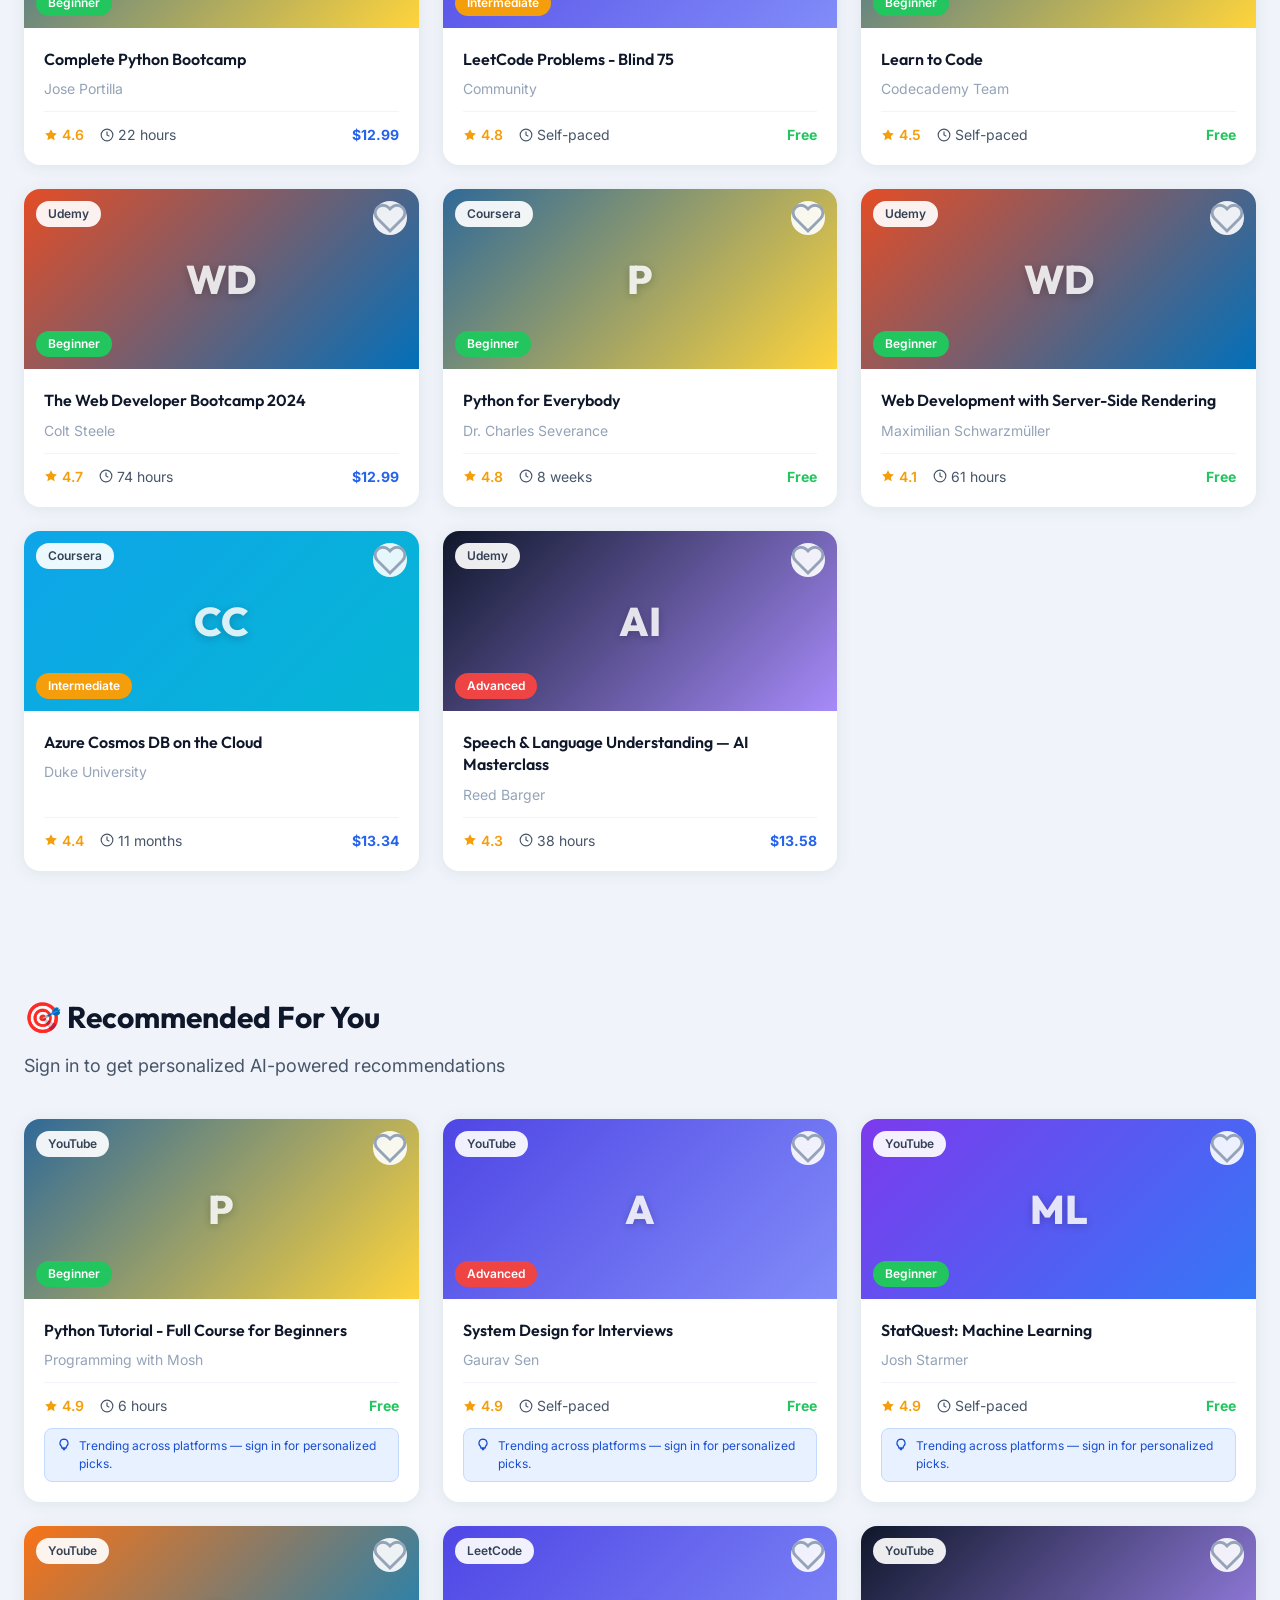
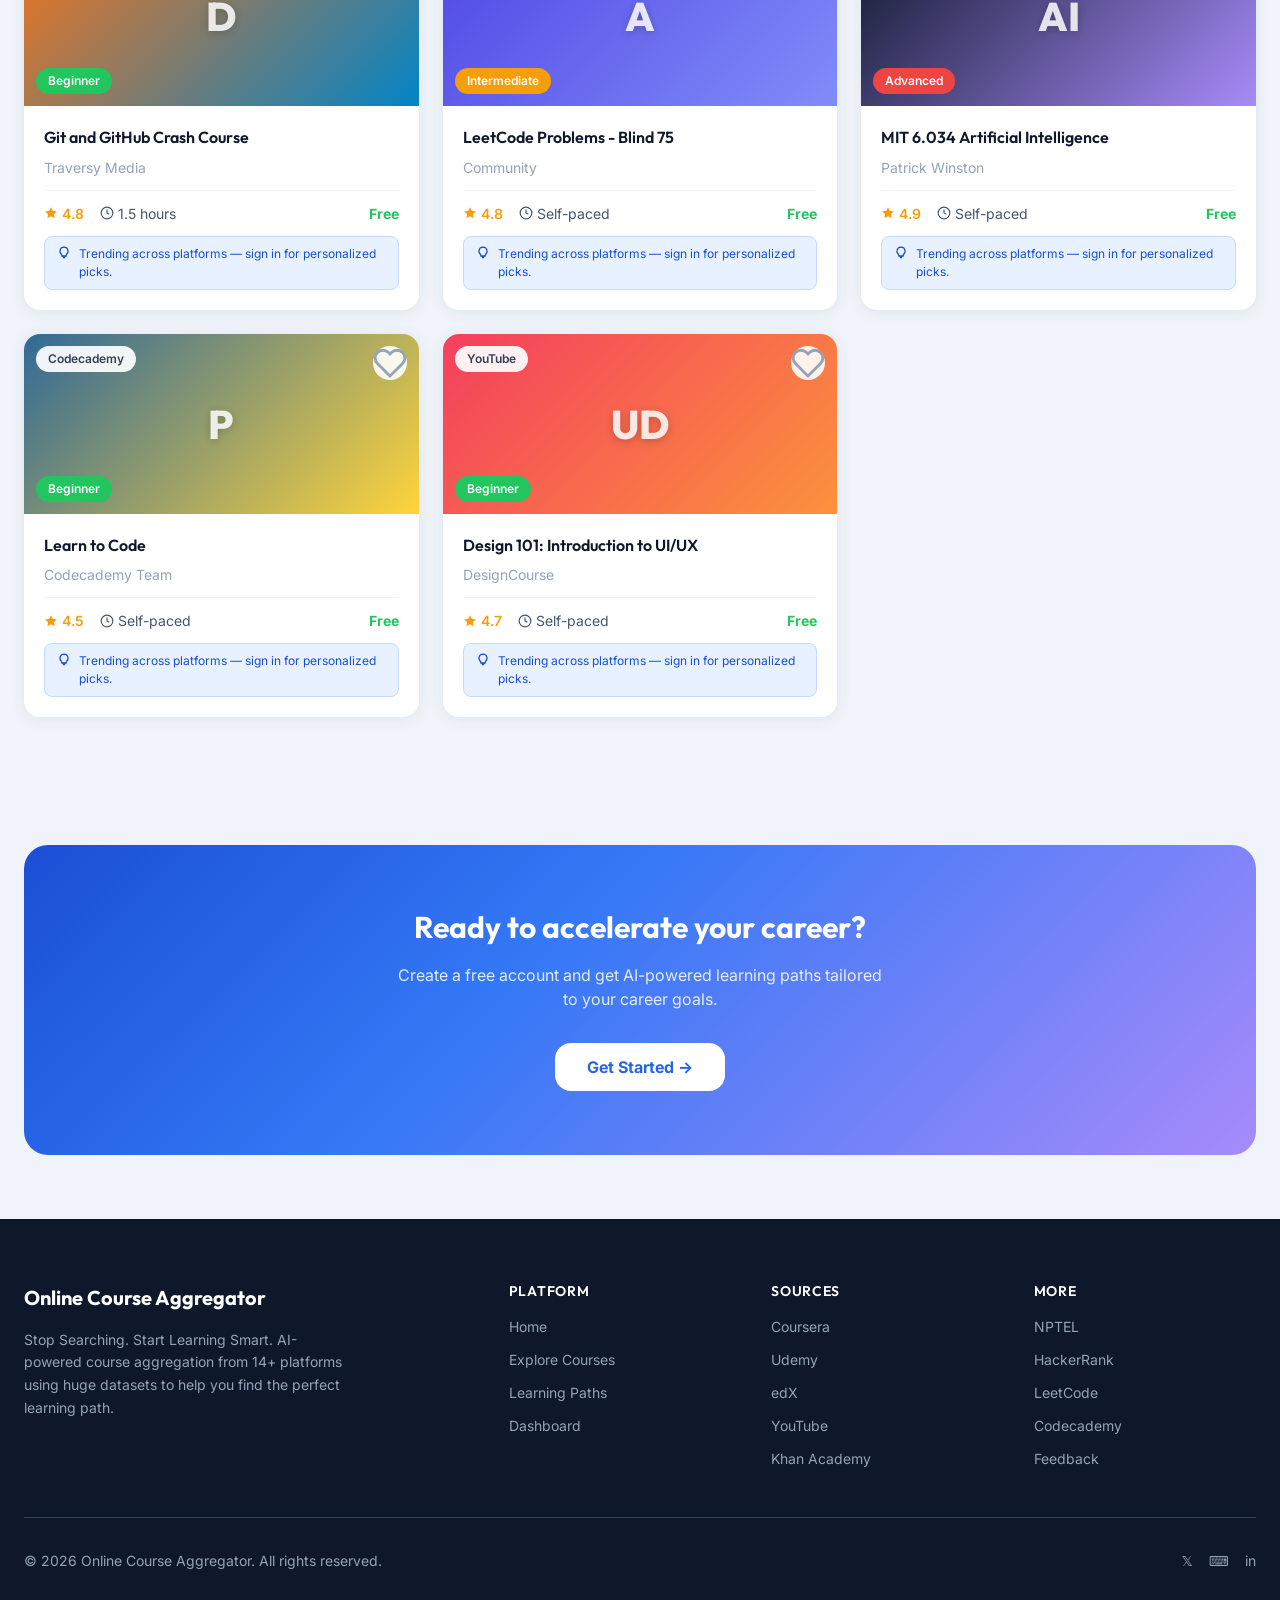
==== commit 0ef682a4: "Updated code" ====
--- a/index.html
+++ b/index.html
@@ -3,8 +3,8 @@
 <head>
   <meta charset="UTF-8">
   <meta name="viewport" content="width=device-width, initial-scale=1.0">
-  <meta name="description" content="CourseAI — Stop Searching. Start Learning Smart. AI-powered course aggregation from Coursera, Udemy, edX, YouTube, Khan Academy, NPTEL, and more.">
-  <title>CourseAI — Smart Online Course Aggregator</title>
+  <meta name="description" content="Online Course Aggregator — Stop Searching. Start Learning Smart. AI-powered course aggregation using 1100+ courses from huge datasets across Coursera, Udemy, edX, YouTube, Khan Academy, NPTEL, Kaggle, Hugging Face, and more.">
+  <title>Online Course Aggregator</title>
 
   <!-- Stylesheets -->
   <link rel="stylesheet" href="css/variables.css">
@@ -25,7 +25,7 @@
         <div class="hero-content container">
           <div class="hero-badge">✨ AI-Powered Course Discovery</div>
           <h1>Stop Searching.<br>Start Learning Smart.</h1>
-          <p>Discover the best courses from 10+ platforms, tailored to your goals. Powered by intelligent recommendations.</p>
+          <p>Discover the best courses from 1100+ huge datasets across 14+ platforms, tailored to your goals. Powered by intelligent recommendations.</p>
           <div class="search-bar" id="heroSearch">
             <svg viewBox="0 0 24 24" fill="none" stroke="currentColor" stroke-width="2" style="width:20px;height:20px;margin-left:12px;color:var(--gray-400);flex-shrink:0">
               <circle cx="11" cy="11" r="8"/><path d="M21 21l-4.35-4.35"/>
@@ -35,11 +35,11 @@
           </div>
           <div class="hero-stats">
             <div>
-              <div class="hero-stat-value">85+</div>
+              <div class="hero-stat-value">1100+</div>
               <div class="hero-stat-label">Courses</div>
             </div>
             <div>
-              <div class="hero-stat-value">10+</div>
+              <div class="hero-stat-value">14+</div>
               <div class="hero-stat-label">Platforms</div>
             </div>
             <div>
@@ -67,6 +67,10 @@
             <span>HackerRank</span>
             <span>LeetCode</span>
             <span>Codecademy</span>
+            <span>Kaggle</span>
+            <span>Hugging Face</span>
+            <span>AWS Open Data</span>
+            <span>UCI Machine Learning</span>
           </div>
         </div>
       </section>
